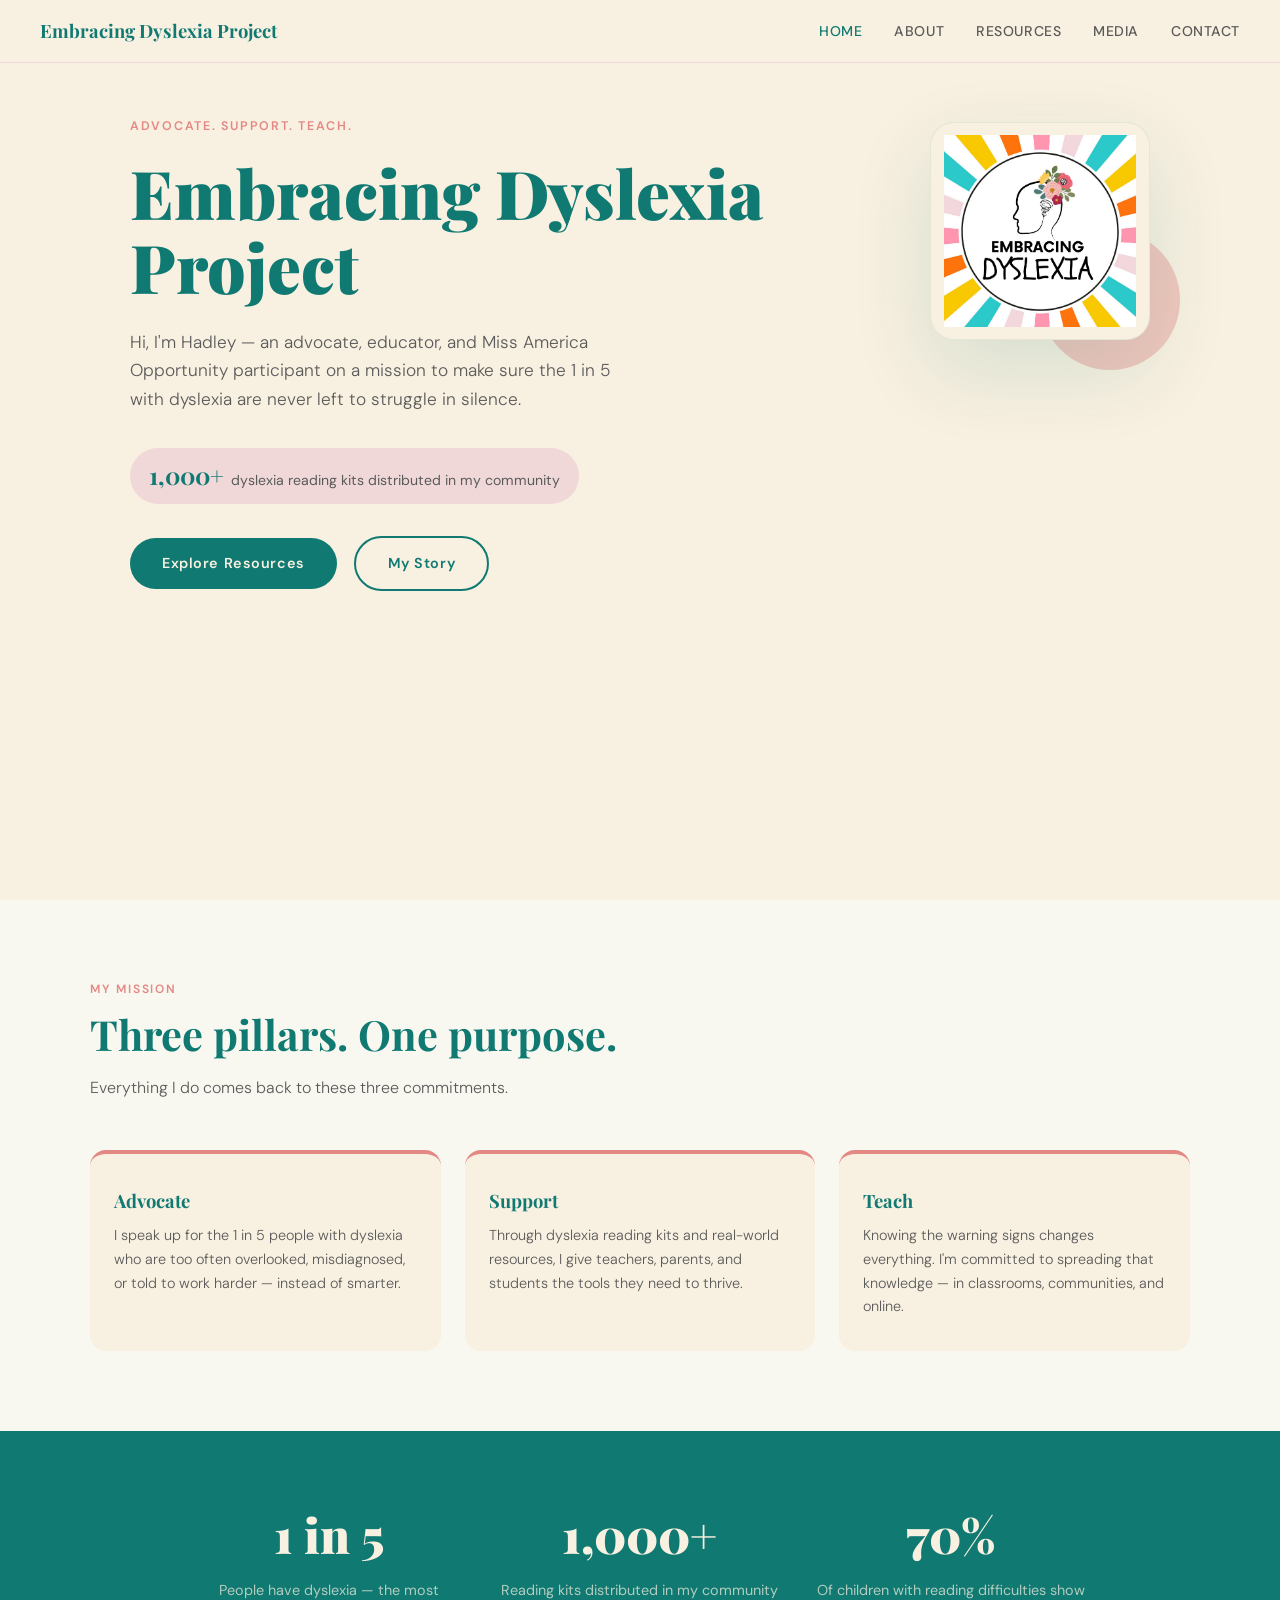
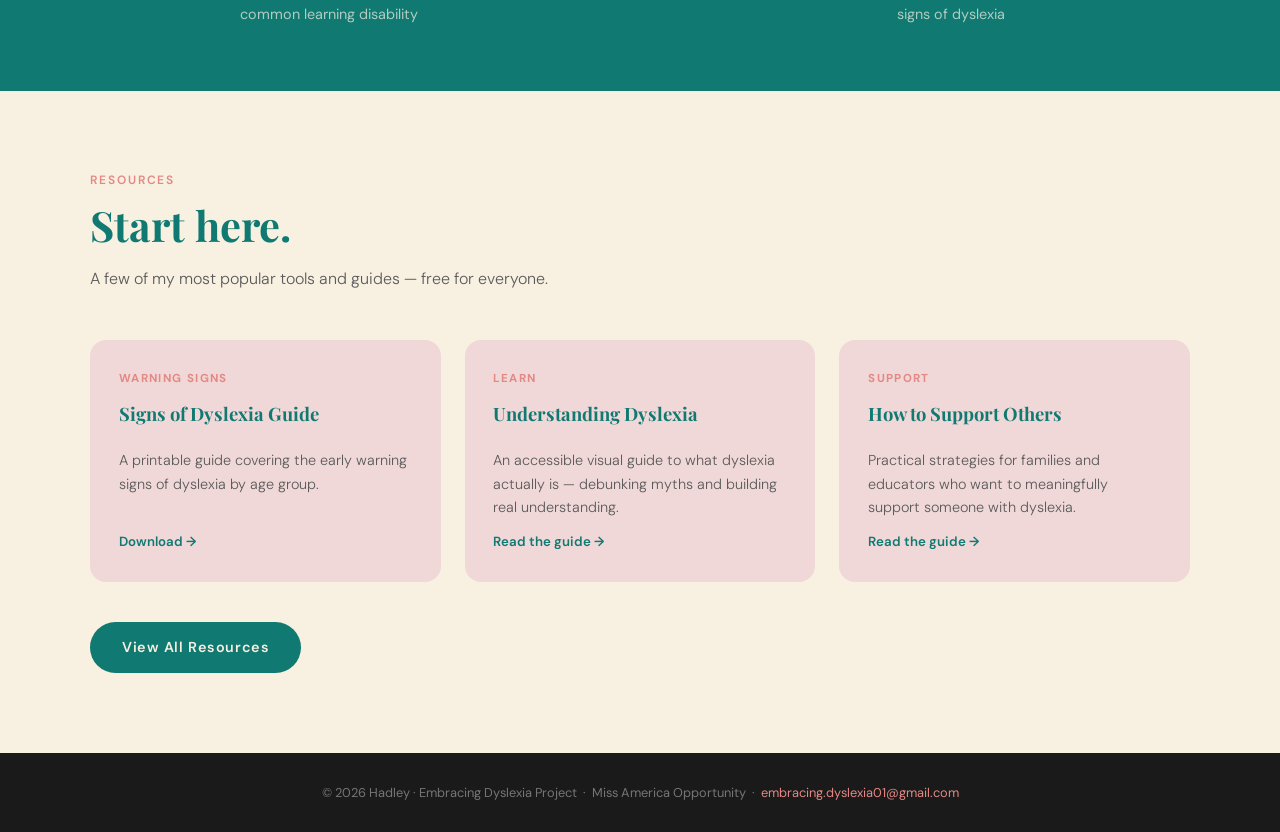
==== index.html @ 30c0c1ae "Add files via upload" ====
<!DOCTYPE html>
<html lang="en">
<head>
  <meta charset="UTF-8" />
  <meta name="viewport" content="width=device-width, initial-scale=1.0" />
  <title>Embracing Dyslexia Project — Hadley</title>
  <link rel="stylesheet" href="css/style.css" />
  <style>
    /* ─── HOME HERO ─── */
    #hero {
      min-height: 100vh;
      display: flex;
      align-items: flex-start;
      padding: 7rem 2.5rem 4rem;
      max-width: 1100px;
      margin: 0 auto;
      gap: 3rem;
    }
    .hero-text { flex: 1; position: relative; }
    .eyebrow {
      display: inline-block;
      font-size: 0.78rem;
      font-weight: 600;
      letter-spacing: 0.14em;
      text-transform: uppercase;
      color: var(--rose);
      margin-bottom: 1.2rem;
    }
    .hero-sub {
      font-size: 1.08rem;
      color: var(--muted);
      max-width: 500px;
      margin-bottom: 2.2rem;
      font-weight: 300;
    }
    .hero-stat {
      display: inline-flex; align-items: baseline; gap: 0.4rem;
      background: var(--blush);
      border-radius: 100px;
      padding: 0.5rem 1.2rem;
      margin-bottom: 2rem;
    }
    .hero-stat strong {
      font-family: 'Playfair Display', serif;
      font-size: 1.5rem;
      color: var(--teal);
      font-weight: 700;
    }
    .hero-stat span { font-size: 0.88rem; color: var(--muted); }
    .hero-quote {
      flex: 0 0 220px;
      position: relative;
      align-self: flex-start;
      margin-top: 0.6rem;
    }
    .quote-card {
      background: var(--cream);
      border-radius: 24px;
      overflow: hidden;
      display: block;
      box-shadow: 0 30px 80px rgba(15, 121, 114, 0.14);
      border: 1px solid rgba(15, 121, 114, 0.08);
      width: 100%;
      max-width: 260px;
      padding: 0.8rem;
    }
    .hero-photo {
      width: 100%;
      height: auto;
      object-fit: contain;
      display: block;
    }
    .hero-quote::after {
      content: '';
      position: absolute;
      width: 140px; height: 140px;
      background: var(--rose);
      border-radius: 50%;
      bottom: -30px; right: -30px;
      z-index: -1;
      opacity: 0.4;
    }

    /* ─── HOME PREVIEW SECTIONS ─── */
    .pillar-row { display: grid; grid-template-columns: repeat(3,1fr); gap: 1.5rem; }
    .pillar-card {
      background: var(--cream);
      border-radius: 16px;
      padding: 2rem 1.5rem;
      border-top: 4px solid var(--rose);
    }
    .pillar-icon { font-size: 1.8rem; margin-bottom: 0.4rem; }
    .pillar-icon:empty { display: none; margin-bottom: 0; }
    .pillar-card p { font-size: 0.9rem; color: var(--muted); font-weight: 300; }

    .preview-grid { display: grid; grid-template-columns: repeat(auto-fill, minmax(260px,1fr)); gap: 1.5rem; }
    .preview-card {
      background: var(--blush);
      border-radius: 16px;
      padding: 1.8rem;
      display: flex; flex-direction: column; gap: 0.7rem;
    }
    .preview-card .tag {
      font-size: 0.72rem; font-weight: 700;
      letter-spacing: 0.12em; text-transform: uppercase;
      color: var(--rose);
    }
    .preview-card p { font-size: 0.9rem; color: var(--muted); font-weight: 300; flex: 1; }
    .preview-card a { font-size: 0.83rem; font-weight: 600; color: var(--teal); text-decoration: none; }
    .preview-card a:hover { text-decoration: underline; }

    @media (max-width: 800px) {
      #hero { flex-direction: column; gap: 2.5rem; padding-top: 6rem; }
      .hero-quote { flex: none; width: 100%; }
      .pillar-row { grid-template-columns: 1fr; }
    }
  </style>
</head>
<body>

  <nav>
    <a class="nav-logo" href="index.html">Embracing Dyslexia Project</a>
    <input id="nav-toggle" class="nav-toggle-input" type="checkbox" />
    <label class="nav-toggle" for="nav-toggle" aria-label="Open navigation">
      <span></span>
      <span></span>
      <span></span>
    </label>
    <ul class="nav-links">
      <li><a href="index.html" class="active">Home</a></li>
      <li><a href="pages/about.html">About</a></li>
      <li><a href="pages/resources.html">Resources</a></li>
      <li><a href="pages/media.html">Media</a></li>
      <li><a href="pages/contact.html">Contact</a></li>
    </ul>
  </nav>

  <!-- HERO -->
  <div id="hero">
    <div class="hero-text">
      <div style="display:flex; align-items:flex-start; gap:1.5rem; flex-wrap:wrap;">
        <div style="flex:1; min-width:0;">
          <span class="eyebrow">Advocate. Support. Teach.</span>
          <h1>Embracing Dyslexia Project <em> </em></h1>
          <p class="hero-sub">Hi, I'm Hadley — an advocate, educator, and Miss America Opportunity participant on a mission to make sure the 1 in 5 with dyslexia are never left to struggle in silence.</p>
        </div>
      </div>
      <div class="hero-stat">
        <strong>1,000+</strong>
        <span>dyslexia reading kits distributed in my community</span>
      </div>
      <br/>
      <a class="btn" href="pages/resources.html">Explore Resources</a>
      <a class="btn btn-ghost" href="pages/about.html">My Story</a>
    </div>
    <div class="hero-quote">
      <div class="quote-card">
        <img class="hero-photo" src="images/embracing dyslexia logo.jpeg" alt="Embracing Dyslexia logo" />
      </div>
    </div>
  </div>

  <!-- PILLARS -->
  <section style="background: var(--ivory);">
    <div class="container">
      <span class="section-label">My Mission</span>
      <h2>Three pillars. One purpose.</h2>
      <p class="section-intro">Everything I do comes back to these three commitments.</p>
      <div class="pillar-row">
        <div class="pillar-card">
          <div class="pillar-icon"></div>
          <h3>Advocate</h3>
          <p>I speak up for the 1 in 5 people with dyslexia who are too often overlooked, misdiagnosed, or told to work harder — instead of smarter.</p>
        </div>
        <div class="pillar-card">
          <div class="pillar-icon"></div>
          <h3>Support</h3>
          <p>Through dyslexia reading kits and real-world resources, I give teachers, parents, and students the tools they need to thrive.</p>
        </div>
        <div class="pillar-card">
          <div class="pillar-icon"></div>
          <h3>Teach</h3>
          <p>Knowing the warning signs changes everything. I'm committed to spreading that knowledge — in classrooms, communities, and online.</p>
        </div>
      </div>
    </div>
  </section>

  <!-- STATS -->
  <div class="stats-banner">
    <div class="stats-grid">
      <div>
        <span class="stat-num">1 in 5</span>
        <p class="stat-label">People have dyslexia — the most common learning disability</p>
      </div>
      <div>
        <span class="stat-num">1,000+</span>
        <p class="stat-label">Reading kits distributed in my community</p>
      </div>
      <div>
        <span class="stat-num">70%</span>
        <p class="stat-label">Of children with reading difficulties show signs of dyslexia</p>
      </div>
    </div>
  </div>

  <!-- RESOURCE PREVIEW -->
  <section>
    <div class="container">
      <span class="section-label">Resources</span>
      <h2>Start here.</h2>
      <p class="section-intro">A few of my most popular tools and guides — free for everyone.</p>
      <div class="preview-grid">
        <div class="preview-card">
          <span class="tag">Warning Signs</span>
          <h3>Signs of Dyslexia Guide</h3>
          <p>A printable guide covering the early warning signs of dyslexia by age group.</p>
          <a href="https://drive.google.com/file/d/1pKPkSdBBsDubqdAnACrVZSFYDV513KN3/view?usp=sharing" target="_blank">Download →</a>
        </div>
        <div class="preview-card">
          <span class="tag">Learn</span>
          <h3>Understanding Dyslexia</h3>
          <p>An accessible visual guide to what dyslexia actually is — debunking myths and building real understanding.</p>
          <a href="https://understanding-dyslexia.my.canva.site/" target="_blank">Read the guide →</a>
        </div>
        <div class="preview-card">
          <span class="tag">Support</span>
          <h3>How to Support Others</h3>
          <p>Practical strategies for families and educators who want to meaningfully support someone with dyslexia.</p>
          <a href="https://understanding-dyslexia.my.canva.site/how-to-support-others-with-dyslexia" target="_blank">Read the guide →</a>
        </div>
      </div>
      <div style="margin-top: 2.5rem;">
        <a class="btn" href="pages/resources.html">View All Resources</a>
      </div>
    </div>
  </section>

  <footer>
    <p>© 2026 Hadley · Embracing Dyslexia Project &nbsp;·&nbsp; Miss America Opportunity &nbsp;·&nbsp; <a href="mailto:embracing.dyslexia01@gmail.com">embracing.dyslexia01@gmail.com</a></p>
  </footer>

</body>
</html>
---- css/style.css ----
@import url('https://fonts.googleapis.com/css2?family=Playfair+Display:ital,wght@0,700;0,900;1,700&family=DM+Sans:wght@300;400;500;600&display=swap');

*, *::before, *::after { box-sizing: border-box; margin: 0; padding: 0; }

:root {
  --cream:   #F8F0E0;
  --teal:    #0F7972;
  --teal-dk: #0a5e58;
  --rose:    #E48884;
  --blush:   #F0D8D8;
  --ivory:   #F8F8F0;
  --ink:     #1A1A1A;
  --muted:   #5A5A5A;
}

html { scroll-behavior: smooth; }

body {
  font-family: 'DM Sans', sans-serif;
  background: var(--cream);
  color: var(--ink);
  line-height: 1.65;
}

/* ─── NAV ─── */
nav {
  position: fixed; top: 0; left: 0; right: 0; z-index: 100;
  display: flex; align-items: center; justify-content: space-between;
  padding: 1rem 2.5rem;
  background: var(--cream);
  border-bottom: 1.5px solid var(--blush);
}
.nav-logo {
  font-family: 'Playfair Display', serif;
  font-size: 1.15rem;
  color: var(--teal);
  font-weight: 700;
  text-decoration: none;
}
.nav-toggle-input {
  position: absolute;
  left: -9999px;
}
.nav-toggle {
  display: none;
  flex-direction: column;
  justify-content: space-between;
  width: 28px;
  height: 22px;
  border: none;
  background: transparent;
  cursor: pointer;
  padding: 0;
}
.nav-toggle span {
  display: block;
  width: 100%;
  height: 2px;
  border-radius: 2px;
  background: var(--ink);
  transition: transform 0.2s ease, opacity 0.2s ease;
}
.nav-toggle-input:checked + .nav-toggle span:nth-child(1) {
  transform: translateY(9px) rotate(45deg);
}
.nav-toggle-input:checked + .nav-toggle span:nth-child(2) {
  opacity: 0;
}
.nav-toggle-input:checked + .nav-toggle span:nth-child(3) {
  transform: translateY(-9px) rotate(-45deg);
}
.nav-links {
  display: flex;
  gap: 2rem;
  list-style: none;
  position: static;
  flex-direction: row;
  background: transparent;
  padding: 0;
  border: none;
  box-shadow: none;
  z-index: auto;
}
.nav-links a {
  font-size: 0.88rem;
  font-weight: 500;
  color: var(--muted);
  text-decoration: none;
  letter-spacing: 0.04em;
  text-transform: uppercase;
  transition: color 0.2s;
}
.nav-links a:hover,
.nav-links a.active { color: var(--teal); }

/* ─── SHARED UTILITIES ─── */
.container { max-width: 1100px; margin: 0 auto; }

section { padding: 5rem 2.5rem; }

.section-label {
  font-size: 0.75rem;
  font-weight: 600;
  letter-spacing: 0.16em;
  text-transform: uppercase;
  color: var(--rose);
  margin-bottom: 0.6rem;
  display: block;
}

h1 {
  font-family: 'Playfair Display', serif;
  font-size: clamp(2.6rem, 6vw, 4.2rem);
  line-height: 1.1;
  color: var(--teal);
  font-weight: 900;
  margin-bottom: 1.5rem;
}
h1 em { font-style: italic; color: var(--rose); }

h2 {
  font-family: 'Playfair Display', serif;
  font-size: clamp(1.8rem, 3.5vw, 2.6rem);
  color: var(--teal);
  font-weight: 700;
  margin-bottom: 1rem;
  line-height: 1.2;
}

h3 {
  font-family: 'Playfair Display', serif;
  font-size: 1.15rem;
  color: var(--teal);
  margin-bottom: 0.5rem;
}

.section-intro {
  color: var(--muted);
  max-width: 560px;
  font-size: 1rem;
  margin-bottom: 3rem;
  font-weight: 300;
}

/* ─── BUTTONS ─── */
.btn {
  display: inline-block;
  background: var(--teal);
  color: var(--cream);
  font-weight: 600;
  font-size: 0.9rem;
  letter-spacing: 0.04em;
  padding: 0.85rem 2rem;
  border-radius: 100px;
  text-decoration: none;
  transition: background 0.2s, transform 0.15s;
}
.btn:hover { background: var(--teal-dk); transform: translateY(-1px); }

.btn-ghost {
  background: transparent;
  color: var(--teal);
  border: 2px solid var(--teal);
  margin-left: 0.8rem;
}
.btn-ghost:hover { background: var(--blush); transform: translateY(-1px); }

.btn-rose {
  background: var(--rose);
  color: var(--cream);
  margin-left: 0;
}
.btn-rose:hover { background: #d4706c; }

/* ─── PAGE HERO (inner pages) ─── */
.page-hero {
  padding: 10rem 2.5rem 5rem;
  background: var(--ivory);
  border-bottom: 1.5px solid var(--blush);
}
.page-hero .section-label { margin-bottom: 0.8rem; }
.page-hero p {
  color: var(--muted);
  max-width: 540px;
  font-weight: 300;
  font-size: 1.05rem;
  margin-top: 0.8rem;
}

/* ─── PILLS ─── */
.pill-row { display: flex; flex-wrap: wrap; gap: 0.6rem; margin-top: 1.8rem; }
.pill {
  background: var(--blush);
  color: var(--teal);
  border-radius: 100px;
  padding: 0.35rem 1rem;
  font-size: 0.82rem;
  font-weight: 600;
}

/* ─── STATS BANNER ─── */
.stats-banner {
  background: var(--teal);
  color: var(--cream);
  padding: 4rem 2.5rem;
}
.stats-grid {
  display: grid;
  grid-template-columns: repeat(3,1fr);
  gap: 2rem;
  max-width: 900px;
  margin: 0 auto;
  text-align: center;
}
.stat-num {
  font-family: 'Playfair Display', serif;
  font-size: 3rem;
  font-weight: 900;
  color: var(--cream);
  display: block;
}
.stat-label { font-size: 0.9rem; color: rgba(248,240,224,0.7); margin-top: 0.3rem; }

/* ─── FOOTER ─── */
footer {
  background: var(--ink);
  color: rgba(255,255,255,0.4);
  text-align: center;
  padding: 1.8rem 2rem;
  font-size: 0.8rem;
}
footer a { color: var(--rose); text-decoration: none; }

/* ─── RESPONSIVE ─── */
@media (max-width: 800px) {
  nav { padding: 1rem 1.2rem; }
  .nav-links { gap: 1.2rem; }
  .stats-grid { grid-template-columns: 1fr; gap: 2rem; }
}
@media (max-width: 800px) {
  .nav-toggle { display: inline-flex; }
  .nav-links {
    display: none;
    position: absolute;
    top: calc(100% + 0.8rem);
    right: 2.5rem;
    flex-direction: column;
    gap: 1rem;
    background: var(--cream);
    padding: 1rem 1.2rem;
    border-radius: 18px;
    box-shadow: 0 24px 60px rgba(0, 0, 0, 0.08);
    border: 1px solid rgba(224, 220, 212, 0.8);
    list-style: none;
    z-index: 101;
  }
  .nav-toggle-input:checked + .nav-toggle + .nav-links {
    display: flex;
  }
  .nav-links a { font-size: 0.95rem; }
}

@media (max-width: 500px) {
  section { padding: 3.5rem 1.2rem; }
  .page-hero { padding: 8rem 1.2rem 3rem; }
}
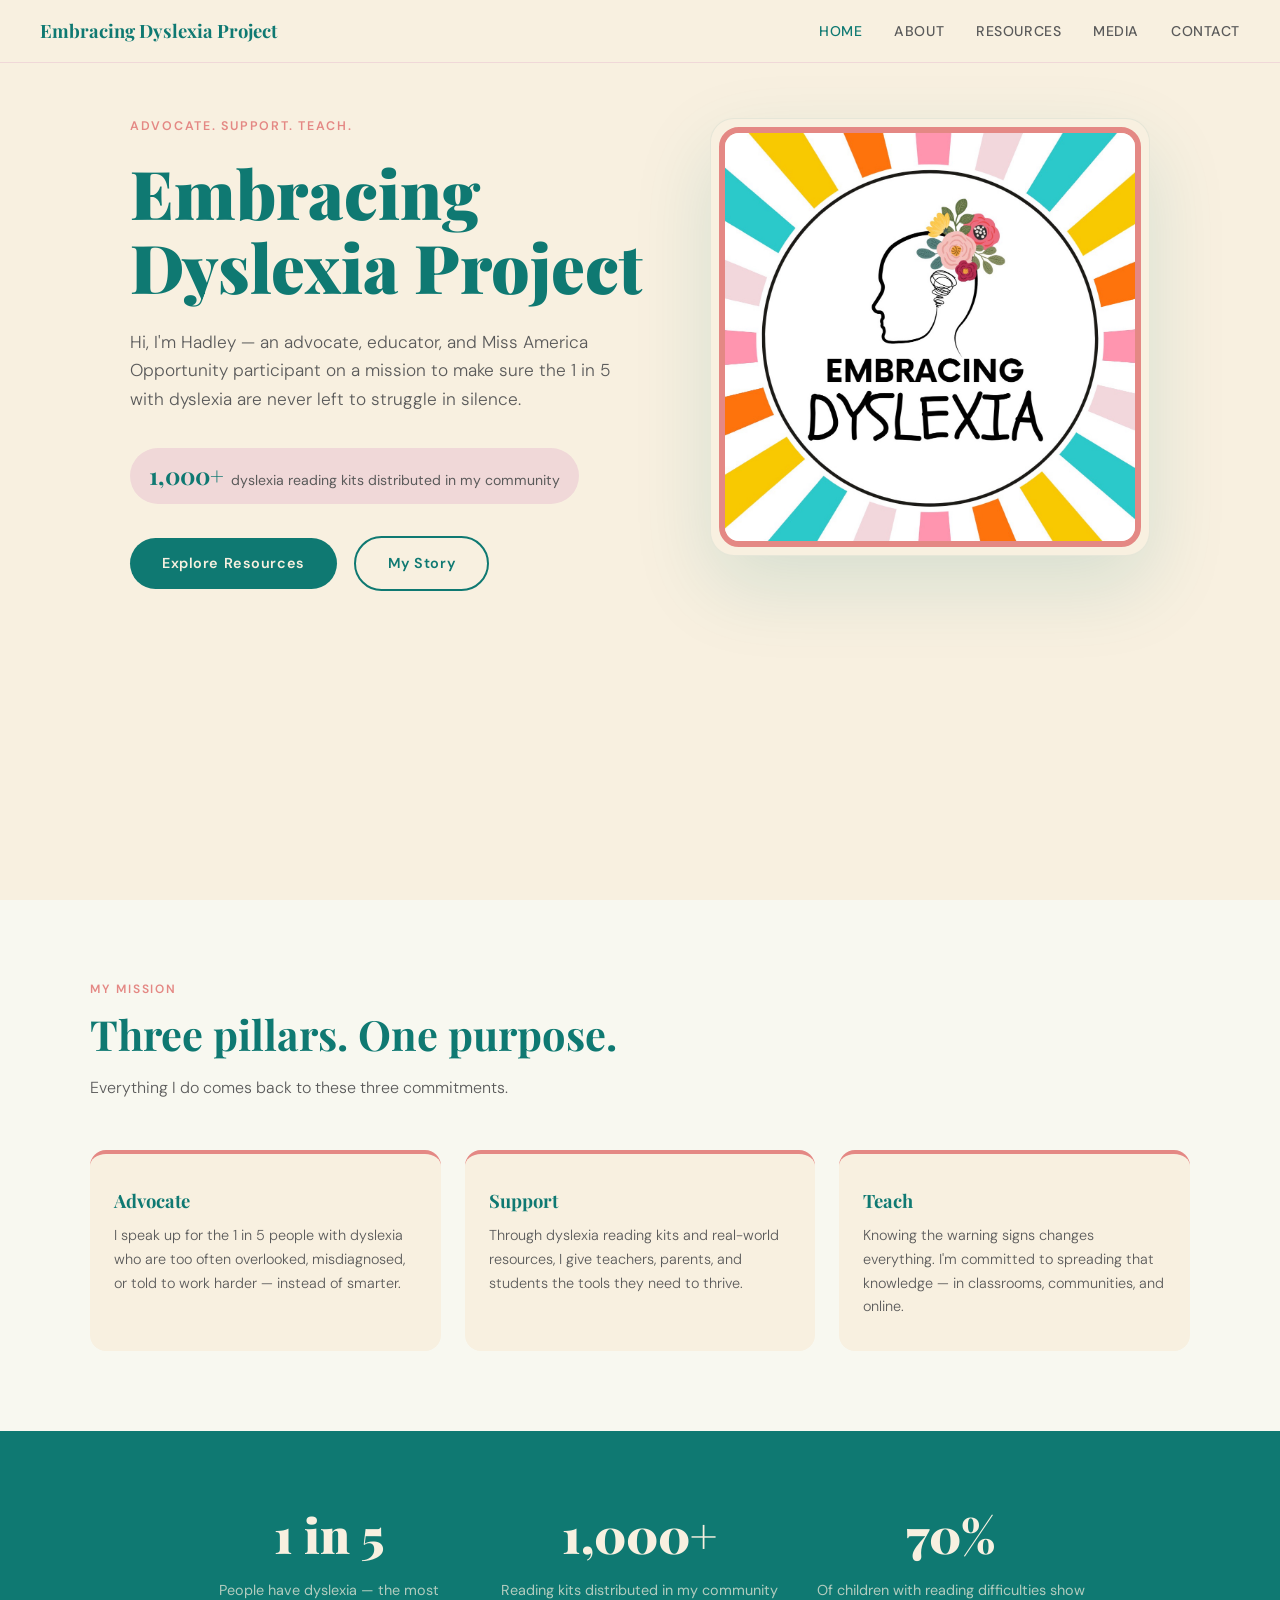
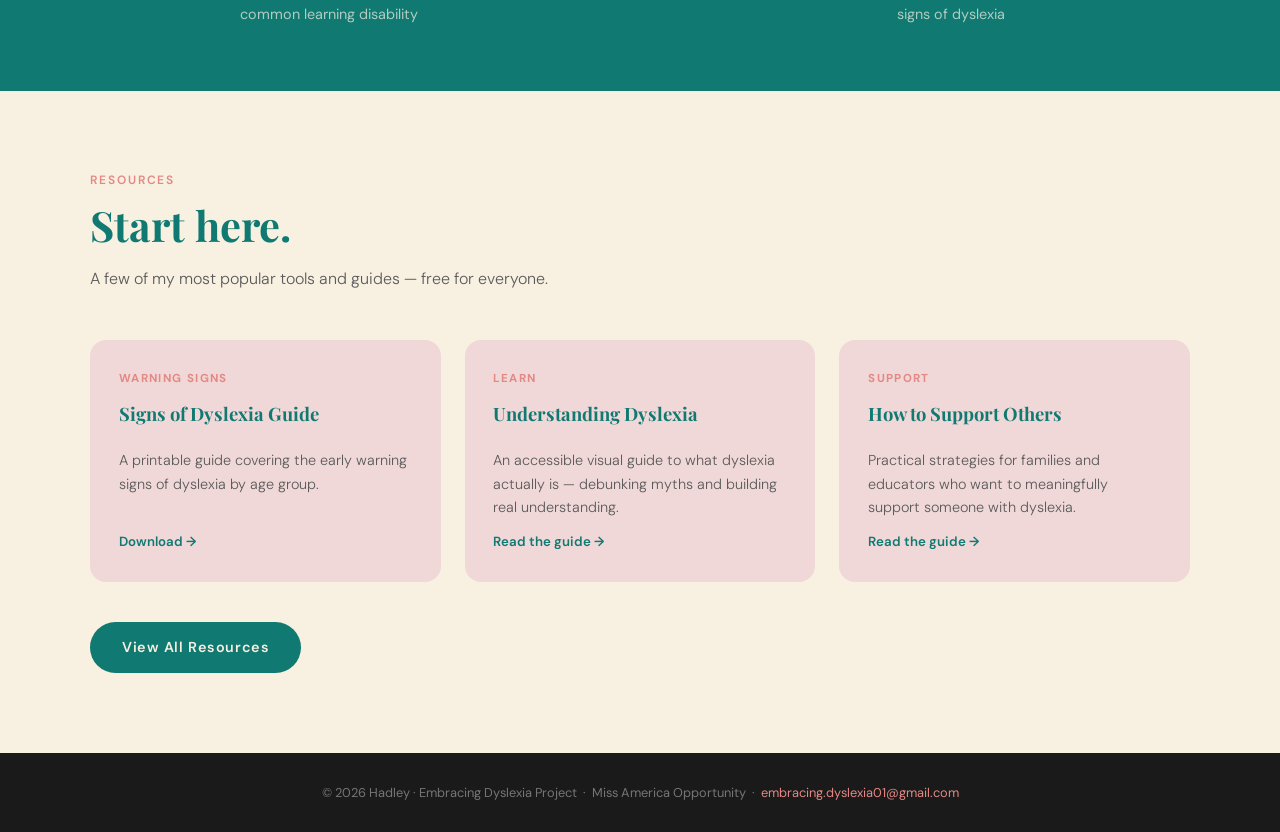
==== commit 620012de: "Update index.html" ====
--- a/index.html
+++ b/index.html
@@ -48,37 +48,35 @@
     }
     .hero-stat span { font-size: 0.88rem; color: var(--muted); }
     .hero-quote {
-      flex: 0 0 220px;
+      flex: 0 0 min(440px, 48%);
       position: relative;
-      align-self: flex-start;
-      margin-top: 0.6rem;
+      align-self: stretch;
+      margin-top: 0.4rem;
+      max-width: 440px;
+      width: 100%;
     }
     .quote-card {
       background: var(--cream);
       border-radius: 24px;
       overflow: hidden;
-      display: block;
+      display: flex;
+      align-items: center;
+      justify-content: center;
       box-shadow: 0 30px 80px rgba(15, 121, 114, 0.14);
       border: 1px solid rgba(15, 121, 114, 0.08);
       width: 100%;
-      max-width: 260px;
-      padding: 0.8rem;
+      max-width: 100%;
+      min-height: 420px;
+      padding: 0.5rem;
     }
     .hero-photo {
       width: 100%;
-      height: auto;
-      object-fit: contain;
+      height: 100%;
+      object-fit: cover;
       display: block;
-    }
-    .hero-quote::after {
-      content: '';
-      position: absolute;
-      width: 140px; height: 140px;
-      background: var(--rose);
-      border-radius: 50%;
-      bottom: -30px; right: -30px;
-      z-index: -1;
-      opacity: 0.4;
+      border: 6px solid var(--rose);
+      border-radius: 20px;
+      box-sizing: border-box;
     }
 
     /* ─── HOME PREVIEW SECTIONS ─── */
